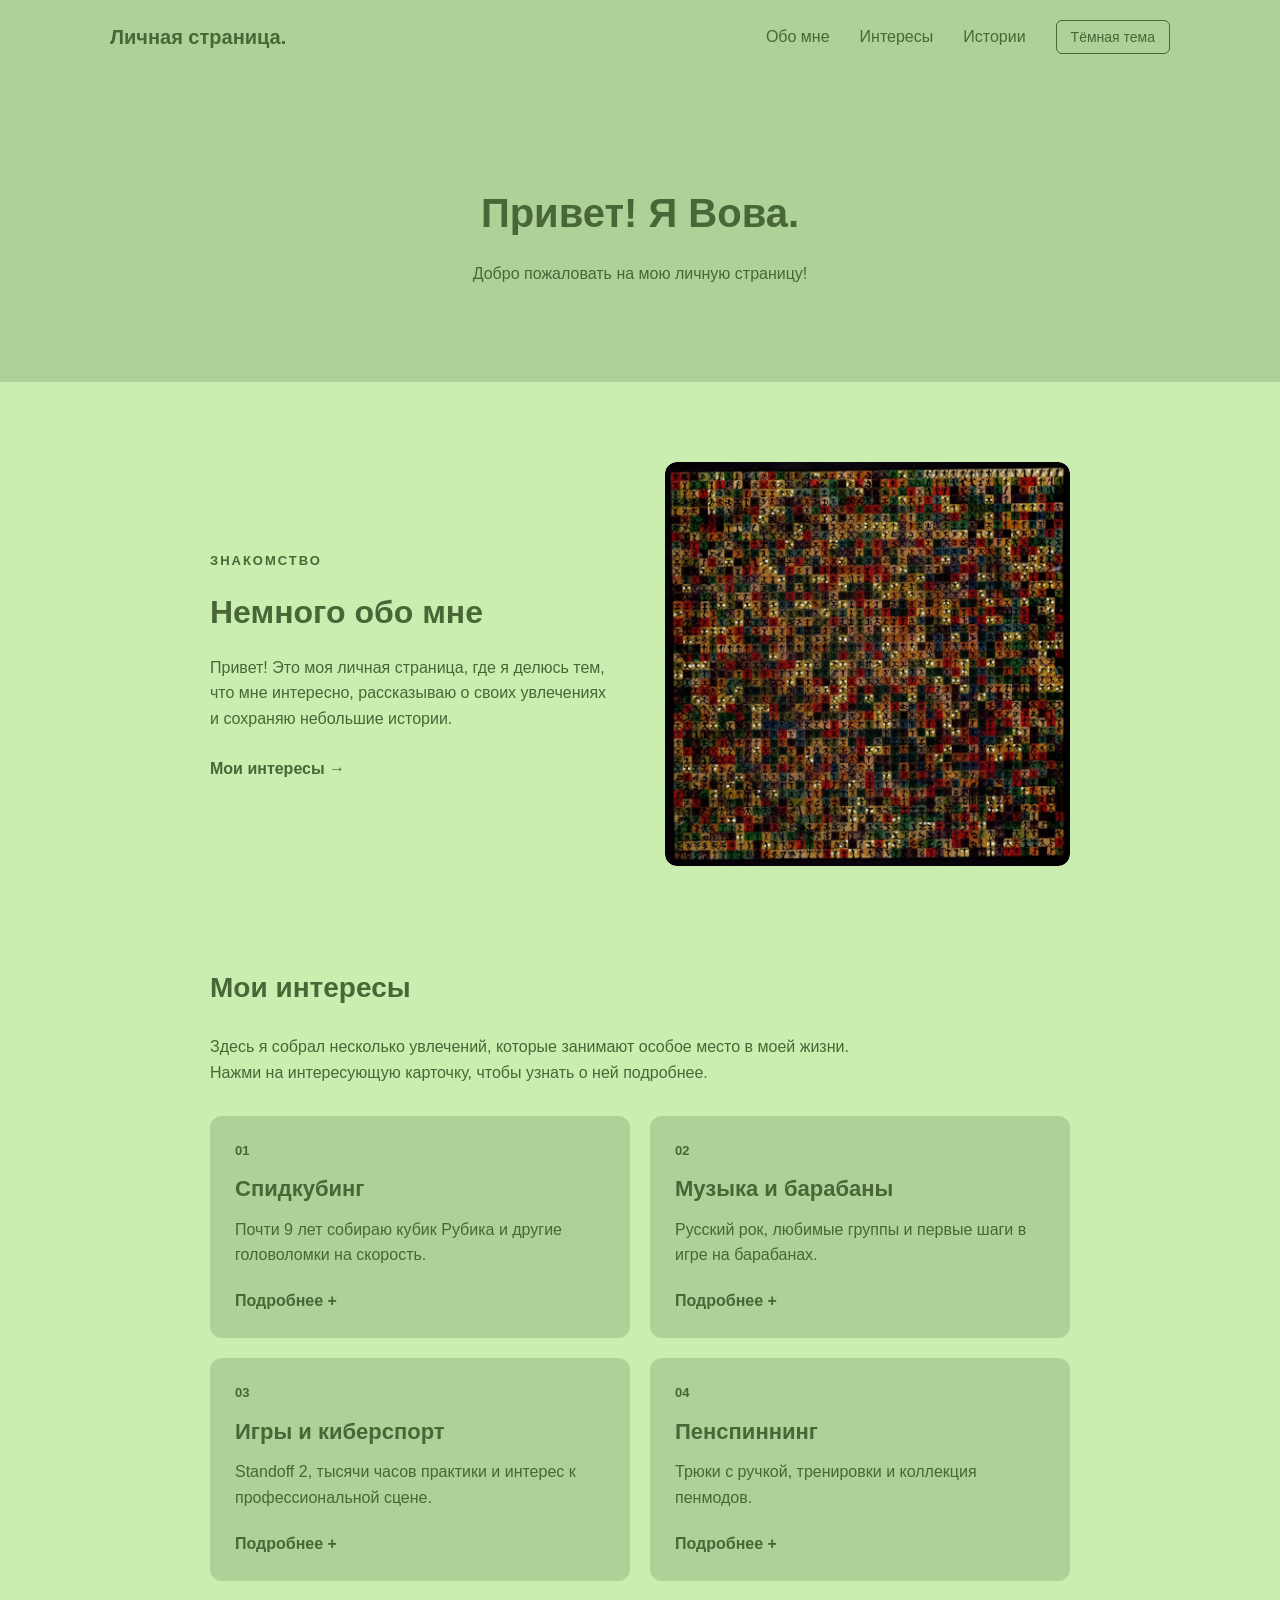
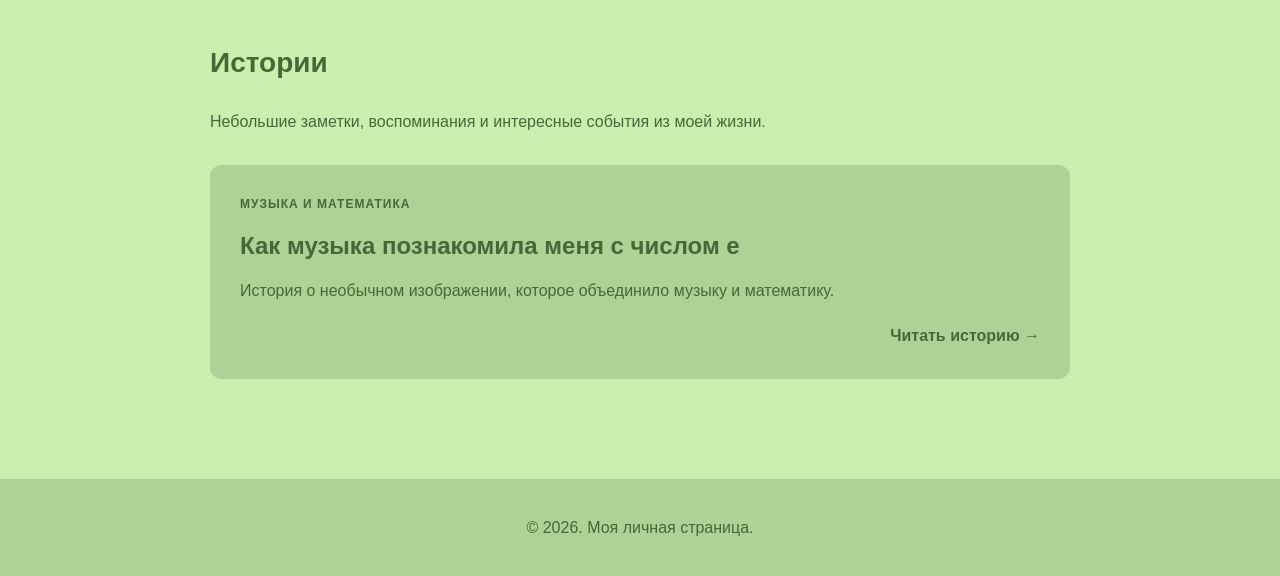
==== index.html @ 08fad426 "Первая версия проекта" ====
<!DOCTYPE html>
<html lang="ru">
<head>
    <meta charset="UTF-8">
    <meta name="viewport" content="width=device-width, initial-scale=1.0">
    <title>Моя личная страница</title>

    <link rel="stylesheet" href="style.css">
    <script src="script.js" defer></script>
</head>
<body>

    <header class="site-header">
        <nav class="navbar">
            <a href="#" class="logo">Личная страница.</a>

            <div class="nav-links">
                <a href="#about">Обо мне</a>
                <a href="#interests">Интересы</a>
                <a href="#stories">Истории</a>

                <button id="theme-toggle" type="button">
                    Тёмная тема
                </button>
            </div>
        </nav>

        <div class="hero">
            <h1>Привет! Я Вова.</h1>
            <p>Добро пожаловать на мою личную страницу!</p>
        </div>
    </header>

    <main>
        <section id="about" class="about-section">
            <div class="about-text">
                <span class="section-label">ЗНАКОМСТВО</span>

                <h2>Немного обо мне</h2>

                <p>
                    Привет! Это моя личная страница,
                    где я делюсь тем, что мне интересно,
                    рассказываю о своих увлечениях
                    и сохраняю небольшие истории.
                </p>

                <a href="#interests" class="about-link">
                    Мои интересы →
                </a>
            </div>

            <div class="about-image">
                <img
                    src="images/avatar-v.jpg"
                    alt="Цветной ковёр числа «е»"
                >
            </div>
        </section>

        <section id="interests">
            <h2>Мои интересы</h2>

            <p class="interests-intro">
                Здесь я собрал несколько увлечений,
                которые занимают особое место в моей жизни.
                Нажми на интересующую карточку,
                чтобы узнать о ней подробнее.
            </p>

            <div class="interests-grid">

                <!-- Спидкубинг -->
                <details class="interest-card">
                    <summary>
                        <span class="interest-number">01</span>
                        <span class="interest-title">
                            Спидкубинг
                        </span>
                        <span class="interest-short">
                            Почти 9 лет собираю кубик Рубика
                            и другие головоломки на скорость.
                        </span>
                        <span class="interest-more">
                            <span class="more-closed">Подробнее +</span>
                            <span class="more-open">Свернуть −</span>
                        </span>
                    </summary>

                    <div class="interest-details">
                        <p>
                           Спидкубинг — одно из моих главных
                           увлечений. Обычный кубик 3×3
                           я собираю в среднем примерно
                           за 15 секунд.
                        </p>

                        <p>
                            Помимо него, по возможности
                            тренирую ещё девять дисциплин.
                            Также участвую в местных
                            соревнованиях и помогаю
                            в их организации в роли
                            скрамблёра.
                        </p>
                    </div>
                </details>

                <!-- Музыка -->
                <details class="interest-card">
                    <summary>
                        <span class="interest-number">02</span>
                        <span class="interest-title">
                            Музыка и барабаны
                        </span>
                        <span class="interest-short">
                            Русский рок, любимые группы
                            и первые шаги в игре на барабанах.
                        </span>
                        <span class="interest-more">
                            <span class="more-closed">Подробнее +</span>
                            <span class="more-open">Свернуть −</span>
                        </span>
                    </summary>

                    <div class="interest-details">
                        <p>
                            Уже около пяти-шести лет
                            я активно увлекаюсь русским роком.
                            Мне интересно не только слушать
                            музыку, но и изучать дискографии,
                            историю групп, альбомов
                            и отдельных песен.
                        </p>

                        <p>
                            Среди любимых исполнителей —
                            Кино, Наутилус Помпилиус,
                            Би-2, Агата Кристи, Земфира,
                            Сплин и другие.
                        </p>

                        <p>
                            Около полугода назад
                            у меня появилась барабанная установка.
                            Теперь я постепенно учусь
                            самостоятельно исполнять
                            любимые композиции.
                        </p>
                    </div>
                </details>

                <!-- Игры -->
                <details class="interest-card">
                    <summary>
                        <span class="interest-number">03</span>
                        <span class="interest-title">
                            Игры и киберспорт
                        </span>
                        <span class="interest-short">
                            Standoff 2, тысячи часов практики
                            и интерес к профессиональной сцене.
                        </span>
                        <span class="interest-more">
                            <span class="more-closed">Подробнее +</span>
                            <span class="more-open">Свернуть −</span>
                        </span>
                    </summary>

                    <div class="interest-details">
                        <p>
                            Когда-то я очень активно играл
                            в Standoff 2 и провёл в игре
                            более 2000 часов.
                        </p>

                        <p>
                            За это время я хорошо познакомился
                            с игрой, её историей
                            и профессиональной сценой.
                            Сейчас играю значительно реже,
                            но продолжаю следить за обновлениями
                            и иногда с удовольствием возвращаюсь.
                        </p>
                    </div>
                </details>

                <!-- Пенспиннинг -->
                <details class="interest-card">
                    <summary>
                        <span class="interest-number">04</span>
                        <span class="interest-title">
                            Пенспиннинг
                        </span>
                        <span class="interest-short">
                            Трюки с ручкой, тренировки
                            и коллекция пенмодов.
                        </span>
                        <span class="interest-more">
                            <span class="more-closed">Подробнее +</span>
                            <span class="more-open">Свернуть −</span>
                        </span>
                    </summary>

                    <div class="interest-details">
                        <p>
                            Пенспиннингом я увлекаюсь
                            около пяти лет.
                            За это время освоил немало
                            базовых трюков и связок.
                        </p>

                        <p>
                            Отдельный интерес для меня
                            представляют пенмоды —
                            специальные ручки для вращения.
                            Сейчас в моей коллекции 11 модов.
                        </p>

                        <p>
                            В последнее время тренируюсь
                            не так часто, но иногда
                            с удовольствием возвращаюсь
                            к этому занятию.
                        </p>
                    </div>
                </details>

            </div>
        </section>

        <section id="stories">
            <h2>Истории</h2>

            <p class="stories-intro">
                Небольшие заметки, воспоминания
                и интересные события из моей жизни.
            </p>

            <div class="stories-grid">
                <article class="story-card">
                    <button class="story-button" type="button">
                        <span class="story-category">
                            МУЗЫКА И МАТЕМАТИКА
                        </span>

                        <span class="story-title">
                            Как музыка познакомила меня с числом e
                        </span>

                        <span class="story-description">
                            История о необычном изображении,
                            которое объединило музыку и математику.
                        </span>

                        <span class="story-read">
                            Читать историю →
                        </span>
                    </button>
                </article>
            </div>
        </section>
    </main>

    <dialog id="story-dialog" class="story-dialog">
        <div class="story-dialog-content">
            <button
                class="story-close"
                type="button"
                aria-label="Закрыть историю"
            >
                ×
            </button>

            <span class="story-category">
                МУЗЫКА И МАТЕМАТИКА
            </span>

            <h2>Как музыка познакомила меня с числом e</h2>

            <p>
                Однажды мне встретилось необычное изображение,
                состоящее из множества разноцветных квадратов.
                Позже я узнал, что это визуализация цифр числа e.
            </p>

            <p>
                Особенно интересно, что впервые я обратил
                на неё внимание благодаря музыке.
            </p>
        </div>
    </dialog>

    <footer>
        <p>© 2026. Моя личная страница.</p>
    </footer>

</body>
</html>
---- style.css ----
/* ===== Цветовые темы ===== */
/* ===== Светлая тема ===== */

:root {
    --bg-color: #C9EEB0;
    --text-color: #486737;
    --secondary-text: #486737;
    --header-color: #ADD197;
    --link-hover: #314E23;

    --accent-color: #486737;
}

/* ===== Тёмная тема ===== */

:root[data-theme="dark"] {
    --bg-color: #314E23;
    --text-color: #C9EEB0;
    --secondary-text: #ADD197;
    --header-color: #3E5D30;
    --link-hover: #FFFFFF;

    --accent-color: #ADD197;
}

* {
    box-sizing: border-box;
}

/* ===== Общие настройки ===== */
html {
    scroll-behavior: smooth;
    interpolate-size: allow-keywords;
}

body {
    margin: 0;
    font-family: Arial, sans-serif;
    background-color: var(--bg-color);
    color: var(--text-color);
    line-height: 1.6;
}

/* ===== Плавное переключение тем ===== */

body,
.site-header,
footer,
#theme-toggle {
    transition:
        background-color 0.3s ease,
        color 0.3s ease,
        border-color 0.3s ease;
}

.logo,
.nav-links a,
.about-text p,
.about-link,
.section-label,
.interests-intro,
.interest-number,
.interest-title,
.interest-short,
.interest-more,
.interest-details {
    transition: color 0.3s ease;
}

/* ===== Шапка и навигация ===== */
.site-header {
    background-color: var(--header-color);
}

.navbar {
    max-width: 1100px;
    margin: 0 auto;
    padding: 20px;

    display: flex;
    justify-content: space-between;
    align-items: center;
    gap: 20px;
}

.logo {
    font-size: 20px;
    font-weight: bold;
    color: var(--text-color);
    text-decoration: none;
}

.nav-links {
    display: flex;
    align-items: center;
    gap: 30px;
}

.nav-links a {
    color: var(--secondary-text);
    text-decoration: none;
}

.nav-links a:hover {
    color: var(--link-hover);
}

#theme-toggle {
    padding: 8px 14px;
    border: 1px solid var(--secondary-text);
    border-radius: 6px;

    background-color: transparent;
    color: var(--text-color);

    font-family: inherit;
    font-size: 14px;
    cursor: pointer;
}

#theme-toggle:hover {
    background-color: var(--bg-color);
}

.hero {
    text-align: center;
    padding: 80px 20px;
}

.hero h1 {
    font-size: 40px;
    margin-bottom: 10px;
}

/* ===== Основное содержимое ===== */
main {
    max-width: 900px;
    margin: 0 auto;
    padding: 40px 20px;
}

section {
    margin-bottom: 60px;
}

h2 {
    font-size: 28px;
}

/* ===== Раздел "Обо мне" ===== */

.about-section {
    display: grid;
    grid-template-columns: 1fr 1fr;
    align-items: center;
    gap: 50px;

    padding: 40px 0;
}

.section-label {
    font-size: 13px;
    font-weight: bold;
    letter-spacing: 2px;
    color: var(--accent-color);
}

.about-text h2 {
    font-size: 32px;
    margin: 15px 0;
}

.about-text p {
    color: var(--secondary-text);
    margin-bottom: 25px;
}

.about-link {
    display: inline-block;
    color: var(--accent-color);
    font-weight: bold;
    text-decoration: none;
}

.about-link:hover {
    text-decoration: underline;
}

.about-image {
    width: 100%;
    border-radius: 12px;
    overflow: hidden;
}

.about-image img {
    display: block;
    width: 100%;
    height: auto;
    border-radius: 12px;
}

/* ===== Раздел "Мои интересы" ===== */

.interests-intro {
    max-width: 650px;
    margin-bottom: 30px;
    color: var(--secondary-text);
}

.interests-grid {
    display: grid;
    grid-template-columns: repeat(2, minmax(0, 1fr));
    gap: 20px;
    align-items: start;
}

.interest-card {
    min-width: 0;
    border-radius: 12px;
    background-color: var(--header-color);
    overflow: hidden;

    transition:
        transform 0.2s ease,
        box-shadow 0.2s ease,
        background-color 0.3s ease,
        color 0.3s ease;
}

.interest-card:hover {
    transform: translateY(-4px);
    box-shadow: 0 6px 18px rgba(0, 0, 0, 0.12);
}

.interest-card summary {
    display: flex;
    flex-direction: column;
    gap: 10px;

    padding: 25px;
    cursor: pointer;

    list-style: none;
}

.interest-card summary::-webkit-details-marker {
    display: none;
}

.interest-number {
    font-size: 13px;
    font-weight: bold;
    color: var(--accent-color);
}

.interest-title {
    font-size: 22px;
    font-weight: bold;
    color: var(--text-color);
}

.interest-short {
    color: var(--secondary-text);
}

.interest-more {
    margin-top: 10px;
    font-weight: bold;
    color: var(--accent-color);
}

.more-open {
    display: none;
}

.interest-card[open] .more-closed {
    display: none;
}

.interest-card[open] .more-open {
    display: inline;
}

.interest-details {
    padding: 0 25px 25px;
    color: var(--secondary-text);
}

.interest-details p {
    margin-top: 0;
}

.interest-details p:last-child {
    margin-bottom: 0;
}

.interest-card summary:focus-visible {
    outline: 3px solid var(--accent-color);
    outline-offset: -3px;
}

.interest-card:hover .interest-more {
    text-decoration: underline;
}

.interest-card[open] {
    outline: 2px solid var(--accent-color);
    outline-offset: -2px;
}

.interest-card::details-content {
    height: 0;
    overflow: hidden;
    transition:
        height 0.35s ease,
        content-visibility 0.35s allow-discrete;
}

.interest-card[open]::details-content {
    height: auto;
}

.interest-card[open] .interest-details {
    cursor: pointer;
}

/* ===== Раздел "Истории" ===== */

.stories-intro {
    max-width: 650px;
    margin-bottom: 30px;
    color: var(--secondary-text);
}

.stories-grid {
    display: grid;
    grid-template-columns: 1fr;
    gap: 20px;
}

.story-card {
    border-radius: 12px;
    background-color: var(--header-color);
    overflow: hidden;

    transition:
        transform 0.2s ease,
        box-shadow 0.2s ease,
        background-color 0.3s ease;
}

.story-card:hover {
    transform: translateY(-4px);
    box-shadow: 0 6px 18px rgba(0, 0, 0, 0.12);
}

.story-button {
    display: flex;
    flex-direction: column;
    align-items: flex-start;
    gap: 15px;

    width: 100%;
    padding: 30px;
    border: none;
    background: none;
    color: var(--text-color);

    font: inherit;
    text-align: left;
    cursor: pointer;
}

.story-title {
    display: block;
    font-size: 24px;
    font-weight: bold;
    line-height: 1.4;
}

.story-description {
    display: block;
    color: var(--secondary-text);
}

.story-read {
    display: block;
    align-self: flex-end;
    margin-top: 5px;
    color: var(--accent-color);
    font-weight: bold;
}

.story-card:hover .story-read {
    text-decoration: underline;
}

.story-category {
    font-size: 12px;
    font-weight: bold;
    letter-spacing: 1px;
    color: var(--accent-color);
}

.story-button,
.story-category,
.story-description,
.story-read {
    transition: color 0.3s ease;
}

/* ===== Всплывающее окно ===== */

.story-dialog {
    width: min(600px, calc(100% - 40px));
    max-height: 85vh;
    padding: 0;
    border: none;
    border-radius: 12px;

    background-color: var(--bg-color);
    color: var(--text-color);

    box-shadow: 0 15px 50px rgba(0, 0, 0, 0.25);
}

.story-dialog::backdrop {
    background-color: rgba(0, 0, 0, 0.6);
}

.story-dialog-content {
    position: relative;
    padding: 35px;
}

.story-dialog h2 {
    margin: 15px 0 20px;
    font-size: 28px;
}

.story-dialog p {
    color: var(--secondary-text);
}

.story-dialog[open] {
    animation: dialog-appear 0.3s ease-out;
}

@keyframes dialog-appear {
    from {
        opacity: 0;
        transform: translateY(15px) scale(0.98);
    }

    to {
        opacity: 1;
        transform: translateY(0) scale(1);
    }
}

.story-dialog[open]::backdrop {
    animation: backdrop-appear 0.3s ease-out;
}

@keyframes backdrop-appear {
    from {
        background-color: rgba(0, 0, 0, 0);
    }

    to {
        background-color: rgba(0, 0, 0, 0.6);
    }
}

.story-close {
    position: absolute;
    top: 15px;
    right: 20px;

    border: none;
    background: none;
    color: var(--text-color);

    font-size: 30px;
    line-height: 1;
    cursor: pointer;
}

.story-close:hover {
    color: var(--link-hover);
}

.story-close:focus-visible {
    outline: 3px solid var(--accent-color);
    outline-offset: 4px;
}

.story-button:focus-visible {
    outline: 3px solid var(--accent-color);
    outline-offset: -3px;
}

/* ===== Плавное закрытие истории ===== */

.story-dialog[open].closing {
    animation: dialog-disappear 0.3s ease-in forwards;
}

.story-dialog[open].closing::backdrop {
    animation: backdrop-disappear 0.3s ease-in forwards;
}

@keyframes dialog-disappear {
    from {
        opacity: 1;
        transform: translateY(0) scale(1);
    }

    to {
        opacity: 0;
        transform: translateY(15px) scale(0.98);
    }
}

@keyframes backdrop-disappear {
    from {
        background-color: rgba(0, 0, 0, 0.6);
    }

    to {
        background-color: rgba(0, 0, 0, 0);
    }
}

footer {
    text-align: center;
    padding: 20px;
    background-color: var(--header-color);
}

/* ===== Адаптивность ===== */
@media (max-width: 600px) {
    .navbar {
        flex-direction: column;
    }

    .nav-links {
        gap: 15px;
        flex-wrap: wrap;
        justify-content: center;
    }

    .hero {
        padding: 50px 20px;
    }

    .hero h1 {
        font-size: 30px;
    }

    .about-section {
        grid-template-columns: 1fr;
        gap: 25px;
        padding: 20px 0;
    }

    .about-text h2 {
        font-size: 26px;
    }

    .interests-grid {
        grid-template-columns: 1fr;
    }

    .interest-card summary {
        padding: 20px;
    }

    .interest-details {
        padding: 0 20px 20px;
    }

    .interest-title {
        font-size: 20px;
    }

    .story-button {
        padding: 22px;
    }

    .story-title {
        font-size: 21px;
    }

    .story-dialog-content {
        padding: 25px;
    }

    .story-dialog h2 {
        font-size: 24px;
    }
}

@media (prefers-reduced-motion: reduce) {
    html {
        scroll-behavior: auto;
    }

    .interest-card,
    .interest-card::details-content,
    body,
    .site-header,
    footer,
    #theme-toggle,
    .logo,
    .nav-links a,
    .about-text p,
    .about-link,
    .section-label,
    .interests-intro,
    .interest-number,
    .interest-title,
    .interest-short,
    .interest-more,
    .interest-details,
    .story-button,
    .story-category,
    .story-description,
    .story-read {
        transition: none;
    }

    .interest-card:hover {
        transform: none;
    }

    .story-card {
        transition: none;
    }

    .story-card:hover {
        transform: none;
    }

    .story-dialog[open],
    .story-dialog[open]::backdrop {
        animation: none;
    }

    .story-dialog[open].closing,
    .story-dialog[open].closing::backdrop {
        animation: none;
    }
}
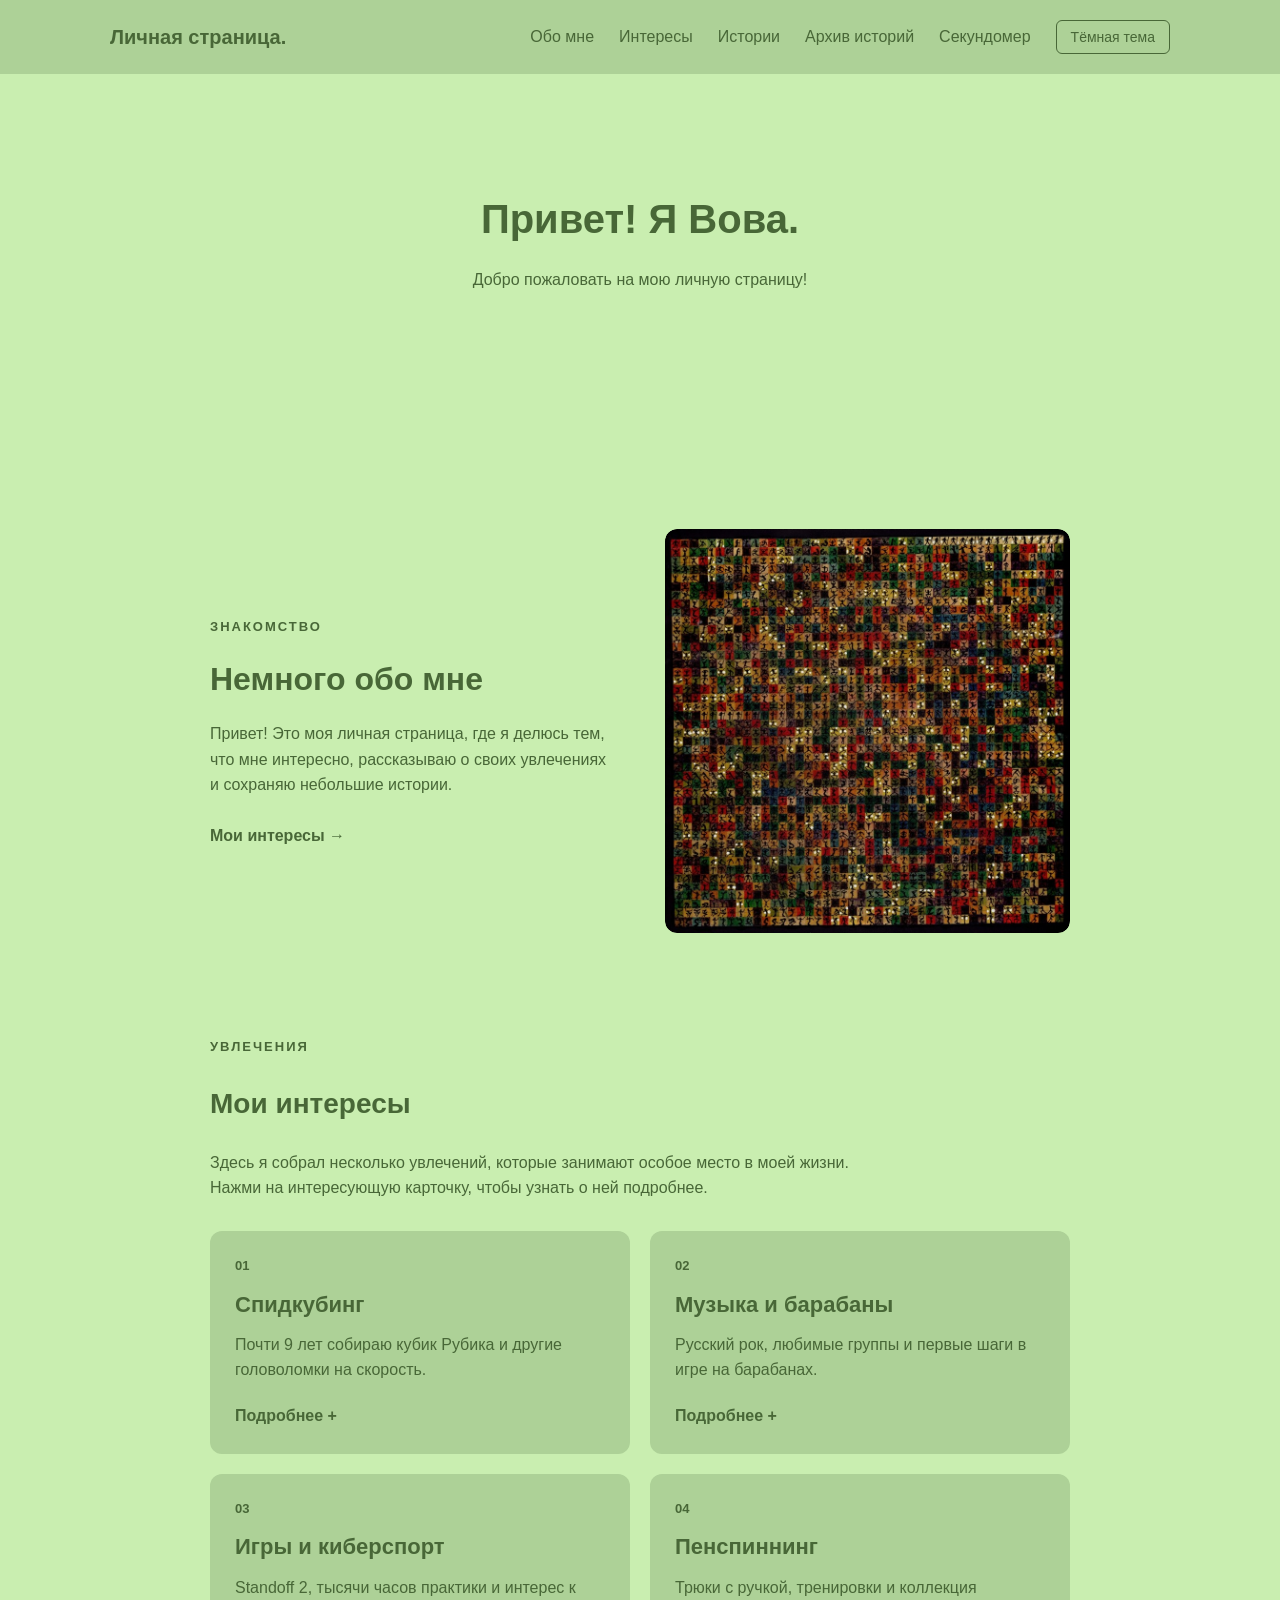
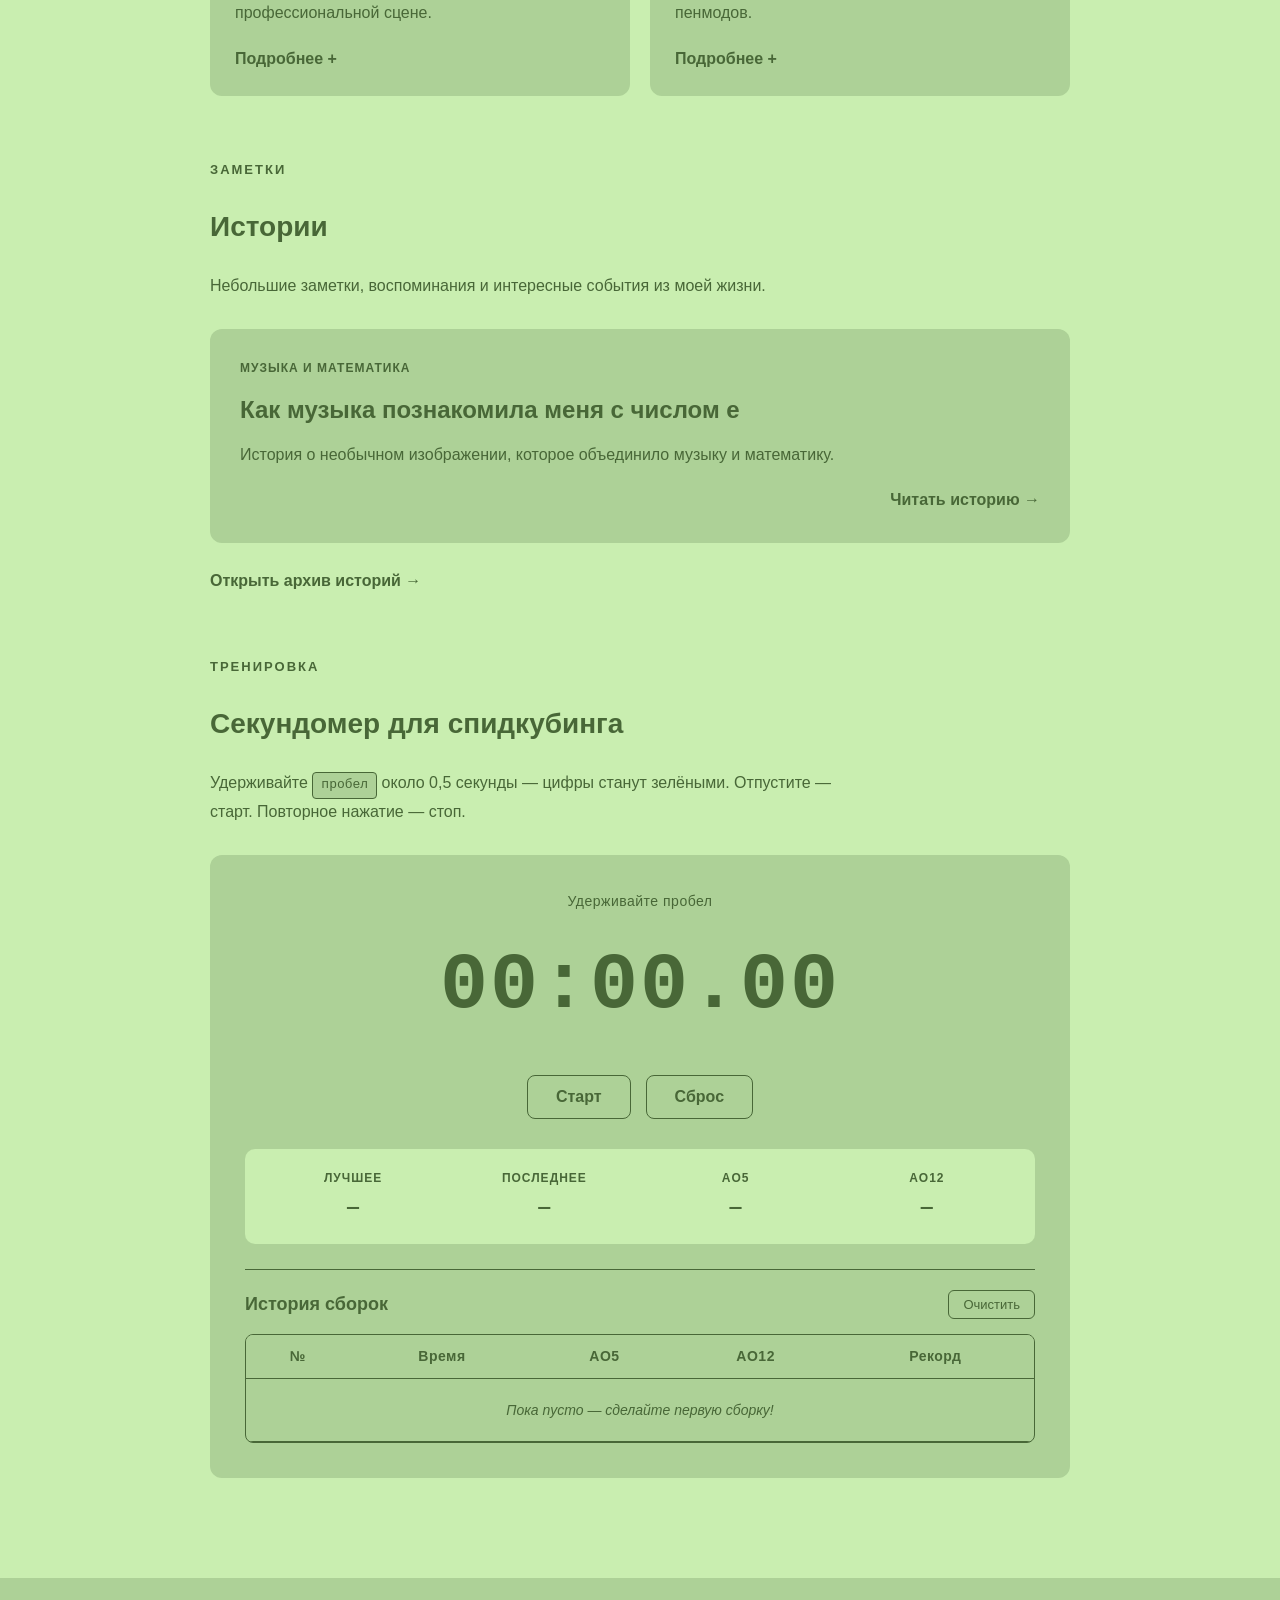
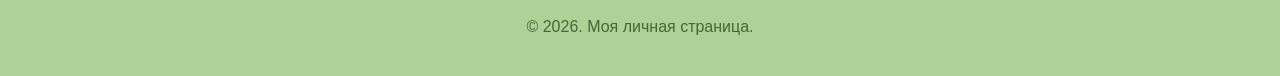
==== commit ef4b0a96: "Вторая версия проекта (с реализованным таймером)" ====
--- a/index.html
+++ b/index.html
@@ -4,79 +4,63 @@
     <meta charset="UTF-8">
     <meta name="viewport" content="width=device-width, initial-scale=1.0">
     <title>Моя личная страница</title>
-
     <link rel="stylesheet" href="style.css">
-    <script src="script.js" defer></script>
 </head>
 <body>
+    <!-- Прогресс-бар скролла -->
+    <div class="scroll-progress" id="scroll-progress"></div>
 
     <header class="site-header">
         <nav class="navbar">
             <a href="#" class="logo">Личная страница.</a>
-
             <div class="nav-links">
                 <a href="#about">Обо мне</a>
                 <a href="#interests">Интересы</a>
                 <a href="#stories">Истории</a>
-
-                <button id="theme-toggle" type="button">
-                    Тёмная тема
-                </button>
+                <a href="stories.html">Архив историй</a>
+                <a href="#timer">Секундомер</a>
+                <button id="theme-toggle">Тёмная тема</button>
             </div>
         </nav>
-
-        <div class="hero">
-            <h1>Привет! Я Вова.</h1>
-            <p>Добро пожаловать на мою личную страницу!</p>
-        </div>
     </header>
 
+    <section class="hero">
+        <h1>Привет! Я Вова.</h1>
+        <p>Добро пожаловать на мою личную страницу!</p>
+    </section>
+
     <main>
-        <section id="about" class="about-section">
+        <section id="about" class="about-section fade-in">
             <div class="about-text">
                 <span class="section-label">ЗНАКОМСТВО</span>
-
                 <h2>Немного обо мне</h2>
-
                 <p>
                     Привет! Это моя личная страница,
                     где я делюсь тем, что мне интересно,
                     рассказываю о своих увлечениях
                     и сохраняю небольшие истории.
                 </p>
-
-                <a href="#interests" class="about-link">
-                    Мои интересы →
-                </a>
-            </div>
-
+                <a href="#interests" class="about-link">Мои интересы →</a>
+            </div>
             <div class="about-image">
-                <img
-                    src="images/avatar-v.jpg"
-                    alt="Цветной ковёр числа «е»"
-                >
+                <img src="images/avatar-v.jpg" alt="Иллюстрация">
             </div>
         </section>
 
-        <section id="interests">
+        <section id="interests" class="fade-in">
+            <span class="section-label">УВЛЕЧЕНИЯ</span>
             <h2>Мои интересы</h2>
-
             <p class="interests-intro">
                 Здесь я собрал несколько увлечений,
                 которые занимают особое место в моей жизни.
                 Нажми на интересующую карточку,
                 чтобы узнать о ней подробнее.
             </p>
-
             <div class="interests-grid">
-
-                <!-- Спидкубинг -->
                 <details class="interest-card">
                     <summary>
                         <span class="interest-number">01</span>
-                        <span class="interest-title">
-                            Спидкубинг
-                        </span>
+                        <span class="interest-title">Спидкубинг</span>
                         <span class="interest-short">
                             Почти 9 лет собираю кубик Рубика
                             и другие головоломки на скорость.
@@ -86,15 +70,13 @@
                             <span class="more-open">Свернуть −</span>
                         </span>
                     </summary>
-
                     <div class="interest-details">
                         <p>
-                           Спидкубинг — одно из моих главных
-                           увлечений. Обычный кубик 3×3
-                           я собираю в среднем примерно
-                           за 15 секунд.
-                        </p>
-
+                            Спидкубинг — одно из моих главных
+                            увлечений. Обычный кубик 3×3
+                            я собираю в среднем примерно
+                            за 15 секунд.
+                        </p>
                         <p>
                             Помимо него, по возможности
                             тренирую ещё девять дисциплин.
@@ -106,13 +88,10 @@
                     </div>
                 </details>
 
-                <!-- Музыка -->
                 <details class="interest-card">
                     <summary>
                         <span class="interest-number">02</span>
-                        <span class="interest-title">
-                            Музыка и барабаны
-                        </span>
+                        <span class="interest-title">Музыка и барабаны</span>
                         <span class="interest-short">
                             Русский рок, любимые группы
                             и первые шаги в игре на барабанах.
@@ -122,7 +101,6 @@
                             <span class="more-open">Свернуть −</span>
                         </span>
                     </summary>
-
                     <div class="interest-details">
                         <p>
                             Уже около пяти-шести лет
@@ -132,17 +110,15 @@
                             историю групп, альбомов
                             и отдельных песен.
                         </p>
-
                         <p>
                             Среди любимых исполнителей —
                             Кино, Наутилус Помпилиус,
                             Би-2, Агата Кристи, Земфира,
                             Сплин и другие.
                         </p>
-
-                        <p>
-                            Около полугода назад
-                            у меня появилась барабанная установка.
+                        <p>
+                            Около полугода назад у меня
+                            появилась барабанная установка.
                             Теперь я постепенно учусь
                             самостоятельно исполнять
                             любимые композиции.
@@ -150,13 +126,10 @@
                     </div>
                 </details>
 
-                <!-- Игры -->
                 <details class="interest-card">
                     <summary>
                         <span class="interest-number">03</span>
-                        <span class="interest-title">
-                            Игры и киберспорт
-                        </span>
+                        <span class="interest-title">Игры и киберспорт</span>
                         <span class="interest-short">
                             Standoff 2, тысячи часов практики
                             и интерес к профессиональной сцене.
@@ -166,14 +139,12 @@
                             <span class="more-open">Свернуть −</span>
                         </span>
                     </summary>
-
                     <div class="interest-details">
                         <p>
                             Когда-то я очень активно играл
                             в Standoff 2 и провёл в игре
                             более 2000 часов.
                         </p>
-
                         <p>
                             За это время я хорошо познакомился
                             с игрой, её историей
@@ -185,13 +156,10 @@
                     </div>
                 </details>
 
-                <!-- Пенспиннинг -->
                 <details class="interest-card">
                     <summary>
                         <span class="interest-number">04</span>
-                        <span class="interest-title">
-                            Пенспиннинг
-                        </span>
+                        <span class="interest-title">Пенспиннинг</span>
                         <span class="interest-short">
                             Трюки с ручкой, тренировки
                             и коллекция пенмодов.
@@ -201,7 +169,6 @@
                             <span class="more-open">Свернуть −</span>
                         </span>
                     </summary>
-
                     <div class="interest-details">
                         <p>
                             Пенспиннингом я увлекаюсь
@@ -209,14 +176,12 @@
                             За это время освоил немало
                             базовых трюков и связок.
                         </p>
-
                         <p>
                             Отдельный интерес для меня
                             представляют пенмоды —
                             специальные ручки для вращения.
                             Сейчас в моей коллекции 11 модов.
                         </p>
-
                         <p>
                             В последнее время тренируюсь
                             не так часто, но иногда
@@ -225,75 +190,125 @@
                         </p>
                     </div>
                 </details>
-
             </div>
         </section>
 
-        <section id="stories">
+        <section id="stories" class="fade-in">
+            <span class="section-label">ЗАМЕТКИ</span>
             <h2>Истории</h2>
-
             <p class="stories-intro">
                 Небольшие заметки, воспоминания
                 и интересные события из моей жизни.
             </p>
-
             <div class="stories-grid">
                 <article class="story-card">
-                    <button class="story-button" type="button">
-                        <span class="story-category">
-                            МУЗЫКА И МАТЕМАТИКА
-                        </span>
-
-                        <span class="story-title">
-                            Как музыка познакомила меня с числом e
-                        </span>
-
+                    <button class="story-button" data-story="music-math">
+                        <span class="story-category">МУЗЫКА И МАТЕМАТИКА</span>
+                        <span class="story-title">Как музыка познакомила меня с числом e</span>
                         <span class="story-description">
                             История о необычном изображении,
                             которое объединило музыку и математику.
                         </span>
-
-                        <span class="story-read">
-                            Читать историю →
-                        </span>
+                        <span class="story-read">Читать историю →</span>
                     </button>
                 </article>
             </div>
+            <p style="margin-top: 25px;">
+                <a href="stories.html" class="about-link">Открыть архив историй →</a>
+            </p>
         </section>
+
+        <!-- Секундомер для спидкубинга -->
+        <section id="timer" class="fade-in">
+            <span class="section-label">ТРЕНИРОВКА</span>
+            <h2>Секундомер для спидкубинга</h2>
+            <p class="stories-intro">
+                Удерживайте <kbd>пробел</kbd> около 0,5 секунды —
+                цифры станут зелёными. Отпустите — старт.
+                Повторное нажатие — стоп.
+            </p>
+            <div class="timer-box">
+                <div class="timer-hint" id="timer-hint">Удерживайте пробел</div>
+                <div class="timer-display" id="timer-display">00:00.00</div>
+                <div class="timer-controls">
+                    <button class="timer-btn" id="timer-start">Старт</button>
+                    <button class="timer-btn" id="timer-reset">Сброс</button>
+            </div>
+
+        <div class="timer-stats">
+            <div class="timer-stat">
+                <span class="timer-stat-label">Лучшее</span>
+                <span class="timer-stat-value" id="stat-best">—</span>
+            </div>
+            <div class="timer-stat">
+                <span class="timer-stat-label">Последнее</span>
+                <span class="timer-stat-value" id="stat-last">—</span>
+            </div>
+            <div class="timer-stat">
+                <span class="timer-stat-label">AO5</span>
+                <span class="timer-stat-value" id="stat-ao5">—</span>
+            </div>
+            <div class="timer-stat">
+                <span class="timer-stat-label">AO12</span>
+                <span class="timer-stat-value" id="stat-ao12">—</span>
+            </div>
+        </div>
+
+        <div class="timer-history">
+            <div class="timer-history-header">
+                <h3>История сборок</h3>
+                <button class="timer-btn-small" id="timer-clear">Очистить</button>
+            </div>
+            <div class="timer-table-wrap">
+                <table class="timer-table">
+                    <thead>
+                        <tr>
+                            <th>№</th>
+                            <th>Время</th>
+                            <th>AO5</th>
+                            <th>AO12</th>
+                            <th>Рекорд</th>
+                        </tr>
+                    </thead>
+                    <tbody id="timer-history-body">
+                        <tr class="timer-empty-row">
+                            <td colspan="5">Пока пусто — сделайте первую сборку!</td>
+                        </tr>
+                    </tbody>
+                </table>
+            </div>
+        </div>
+    </div>
+</section>
     </main>
 
+    <!-- Модальное окно истории -->
     <dialog id="story-dialog" class="story-dialog">
         <div class="story-dialog-content">
-            <button
-                class="story-close"
-                type="button"
-                aria-label="Закрыть историю"
-            >
-                ×
-            </button>
-
-            <span class="story-category">
-                МУЗЫКА И МАТЕМАТИКА
-            </span>
-
-            <h2>Как музыка познакомила меня с числом e</h2>
-
-            <p>
-                Однажды мне встретилось необычное изображение,
-                состоящее из множества разноцветных квадратов.
-                Позже я узнал, что это визуализация цифр числа e.
-            </p>
-
-            <p>
-                Особенно интересно, что впервые я обратил
-                на неё внимание благодаря музыке.
-            </p>
+            <button class="story-close" aria-label="Закрыть">×</button>
+            <span class="story-category" id="dialog-category">МУЗЫКА И МАТЕМАТИКА</span>
+            <h2 id="dialog-title">Как музыка познакомила меня с числом e</h2>
+            <div id="dialog-body">
+                <p>
+                    Однажды мне встретилось необычное изображение,
+                    состоящее из множества разноцветных квадратов.
+                    Позже я узнал, что это визуализация цифр числа e.
+                </p>
+                <p>
+                    Особенно интересно, что впервые я обратил
+                    на неё внимание благодаря музыке.
+                </p>
+            </div>
         </div>
     </dialog>
+
+    <!-- Кнопка "Наверх" -->
+    <button class="scroll-top" id="scroll-top" aria-label="Наверх">↑</button>
 
     <footer>
         <p>© 2026. Моя личная страница.</p>
     </footer>
 
+    <script src="script.js"></script>
 </body>
 </html>
--- a/style.css
+++ b/style.css
@@ -1,17 +1,12 @@
 /* ===== Цветовые темы ===== */
-/* ===== Светлая тема ===== */
-
 :root {
     --bg-color: #C9EEB0;
     --text-color: #486737;
     --secondary-text: #486737;
     --header-color: #ADD197;
     --link-hover: #314E23;
-
     --accent-color: #486737;
 }
-
-/* ===== Тёмная тема ===== */
 
 :root[data-theme="dark"] {
     --bg-color: #314E23;
@@ -19,7 +14,6 @@
     --secondary-text: #ADD197;
     --header-color: #3E5D30;
     --link-hover: #FFFFFF;
-
     --accent-color: #ADD197;
 }
 
@@ -27,7 +21,6 @@
     box-sizing: border-box;
 }
 
-/* ===== Общие настройки ===== */
 html {
     scroll-behavior: smooth;
     interpolate-size: allow-keywords;
@@ -40,8 +33,6 @@
     color: var(--text-color);
     line-height: 1.6;
 }
-
-/* ===== Плавное переключение тем ===== */
 
 body,
 .site-header,
@@ -67,57 +58,100 @@
     transition: color 0.3s ease;
 }
 
+/* ===== Прогресс-бар скролла ===== */
+.scroll-progress {
+    position: fixed;
+    top: 0;
+    left: 0;
+    height: 3px;
+    width: 0%;
+    background: linear-gradient(90deg, var(--accent-color), var(--link-hover));
+    z-index: 1000;
+    transition: width 0.1s ease-out;
+}
+
+/* ===== Кнопка "Наверх" ===== */
+.scroll-top {
+    position: fixed;
+    bottom: 30px;
+    right: 30px;
+    width: 48px;
+    height: 48px;
+    border: 1px solid var(--accent-color);
+    border-radius: 50%;
+    background-color: var(--header-color);
+    color: var(--text-color);
+    font-size: 22px;
+    cursor: pointer;
+    opacity: 0;
+    pointer-events: none;
+    transform: translateY(10px);
+    transition: opacity 0.3s ease, transform 0.3s ease, background-color 0.3s ease;
+    z-index: 999;
+}
+.scroll-top.visible {
+    opacity: 1;
+    pointer-events: auto;
+    transform: translateY(0);
+}
+.scroll-top:hover {
+    background-color: var(--accent-color);
+    color: var(--bg-color);
+}
+
+/* ===== Плавное появление секций ===== */
+.fade-in {
+    opacity: 0;
+    transform: translateY(30px);
+    transition: opacity 0.7s ease-out, transform 0.7s ease-out;
+}
+.fade-in.visible {
+    opacity: 1;
+    transform: translateY(0);
+}
+
 /* ===== Шапка и навигация ===== */
 .site-header {
     background-color: var(--header-color);
 }
-
 .navbar {
     max-width: 1100px;
     margin: 0 auto;
     padding: 20px;
-
     display: flex;
     justify-content: space-between;
     align-items: center;
     gap: 20px;
 }
-
 .logo {
     font-size: 20px;
     font-weight: bold;
     color: var(--text-color);
     text-decoration: none;
 }
-
 .nav-links {
     display: flex;
     align-items: center;
-    gap: 30px;
-}
-
+    gap: 25px;
+    flex-wrap: wrap;
+}
 .nav-links a {
     color: var(--secondary-text);
     text-decoration: none;
 }
-
 .nav-links a:hover {
     color: var(--link-hover);
 }
-
 #theme-toggle {
     padding: 8px 14px;
     border: 1px solid var(--secondary-text);
     border-radius: 6px;
-
     background-color: transparent;
     color: var(--text-color);
-
     font-family: inherit;
     font-size: 14px;
     cursor: pointer;
 }
-
 #theme-toggle:hover {
     background-color: var(--bg-color);
 }
@@ -126,72 +160,59 @@
     text-align: center;
     padding: 80px 20px;
 }
-
 .hero h1 {
     font-size: 40px;
     margin-bottom: 10px;
 }
 
-/* ===== Основное содержимое ===== */
 main {
     max-width: 900px;
     margin: 0 auto;
     padding: 40px 20px;
 }
-
 section {
     margin-bottom: 60px;
 }
-
 h2 {
     font-size: 28px;
 }
 
-/* ===== Раздел "Обо мне" ===== */
-
+/* ===== Обо мне ===== */
 .about-section {
     display: grid;
     grid-template-columns: 1fr 1fr;
     align-items: center;
     gap: 50px;
-
     padding: 40px 0;
 }
-
 .section-label {
     font-size: 13px;
     font-weight: bold;
     letter-spacing: 2px;
     color: var(--accent-color);
 }
-
 .about-text h2 {
     font-size: 32px;
     margin: 15px 0;
 }
-
 .about-text p {
     color: var(--secondary-text);
     margin-bottom: 25px;
 }
-
 .about-link {
     display: inline-block;
     color: var(--accent-color);
     font-weight: bold;
     text-decoration: none;
 }
-
 .about-link:hover {
     text-decoration: underline;
 }
-
 .about-image {
     width: 100%;
     border-radius: 12px;
     overflow: hidden;
 }
-
 .about-image img {
     display: block;
     width: 100%;
@@ -199,115 +220,92 @@
     border-radius: 12px;
 }
 
-/* ===== Раздел "Мои интересы" ===== */
-
+/* ===== Интересы ===== */
 .interests-intro {
     max-width: 650px;
     margin-bottom: 30px;
     color: var(--secondary-text);
 }
-
 .interests-grid {
     display: grid;
     grid-template-columns: repeat(2, minmax(0, 1fr));
     gap: 20px;
     align-items: start;
 }
-
 .interest-card {
     min-width: 0;
     border-radius: 12px;
     background-color: var(--header-color);
     overflow: hidden;
-
     transition:
         transform 0.2s ease,
         box-shadow 0.2s ease,
         background-color 0.3s ease,
         color 0.3s ease;
 }
-
 .interest-card:hover {
     transform: translateY(-4px);
     box-shadow: 0 6px 18px rgba(0, 0, 0, 0.12);
 }
-
 .interest-card summary {
     display: flex;
     flex-direction: column;
     gap: 10px;
-
     padding: 25px;
     cursor: pointer;
-
     list-style: none;
 }
-
 .interest-card summary::-webkit-details-marker {
     display: none;
 }
-
 .interest-number {
     font-size: 13px;
     font-weight: bold;
     color: var(--accent-color);
 }
-
 .interest-title {
     font-size: 22px;
     font-weight: bold;
     color: var(--text-color);
 }
-
 .interest-short {
     color: var(--secondary-text);
 }
-
 .interest-more {
     margin-top: 10px;
     font-weight: bold;
     color: var(--accent-color);
 }
-
 .more-open {
     display: none;
 }
-
 .interest-card[open] .more-closed {
     display: none;
 }
-
 .interest-card[open] .more-open {
     display: inline;
 }
-
 .interest-details {
     padding: 0 25px 25px;
     color: var(--secondary-text);
 }
-
 .interest-details p {
     margin-top: 0;
 }
-
 .interest-details p:last-child {
     margin-bottom: 0;
 }
-
 .interest-card summary:focus-visible {
     outline: 3px solid var(--accent-color);
     outline-offset: -3px;
 }
-
 .interest-card:hover .interest-more {
     text-decoration: underline;
 }
-
 .interest-card[open] {
     outline: 2px solid var(--accent-color);
     outline-offset: -2px;
 }
-
 .interest-card::details-content {
     height: 0;
     overflow: hidden;
@@ -315,74 +313,61 @@
         height 0.35s ease,
         content-visibility 0.35s allow-discrete;
 }
-
 .interest-card[open]::details-content {
     height: auto;
 }
-
 .interest-card[open] .interest-details {
     cursor: pointer;
 }
 
-/* ===== Раздел "Истории" ===== */
-
+/* ===== Истории ===== */
 .stories-intro {
     max-width: 650px;
     margin-bottom: 30px;
     color: var(--secondary-text);
 }
-
 .stories-grid {
     display: grid;
     grid-template-columns: 1fr;
     gap: 20px;
 }
-
 .story-card {
     border-radius: 12px;
     background-color: var(--header-color);
     overflow: hidden;
-
     transition:
         transform 0.2s ease,
         box-shadow 0.2s ease,
         background-color 0.3s ease;
 }
-
 .story-card:hover {
     transform: translateY(-4px);
     box-shadow: 0 6px 18px rgba(0, 0, 0, 0.12);
 }
-
 .story-button {
     display: flex;
     flex-direction: column;
     align-items: flex-start;
     gap: 15px;
-
     width: 100%;
     padding: 30px;
     border: none;
     background: none;
     color: var(--text-color);
-
     font: inherit;
     text-align: left;
     cursor: pointer;
 }
-
 .story-title {
     display: block;
     font-size: 24px;
     font-weight: bold;
     line-height: 1.4;
 }
-
 .story-description {
     display: block;
     color: var(--secondary-text);
 }
-
 .story-read {
     display: block;
     align-self: flex-end;
@@ -390,11 +375,9 @@
     color: var(--accent-color);
     font-weight: bold;
 }
-
 .story-card:hover .story-read {
     text-decoration: underline;
 }
-
 .story-category {
     font-size: 12px;
     font-weight: bold;
@@ -402,134 +385,276 @@
     color: var(--accent-color);
 }
 
-.story-button,
-.story-category,
-.story-description,
-.story-read {
-    transition: color 0.3s ease;
-}
-
-/* ===== Всплывающее окно ===== */
-
+/* ===== Модальное окно ===== */
 .story-dialog {
     width: min(600px, calc(100% - 40px));
     max-height: 85vh;
     padding: 0;
     border: none;
     border-radius: 12px;
-
     background-color: var(--bg-color);
     color: var(--text-color);
-
     box-shadow: 0 15px 50px rgba(0, 0, 0, 0.25);
 }
-
 .story-dialog::backdrop {
     background-color: rgba(0, 0, 0, 0.6);
 }
-
 .story-dialog-content {
     position: relative;
     padding: 35px;
 }
-
 .story-dialog h2 {
     margin: 15px 0 20px;
     font-size: 28px;
 }
-
 .story-dialog p {
     color: var(--secondary-text);
 }
-
 .story-dialog[open] {
     animation: dialog-appear 0.3s ease-out;
 }
-
 @keyframes dialog-appear {
-    from {
-        opacity: 0;
-        transform: translateY(15px) scale(0.98);
-    }
-
-    to {
-        opacity: 1;
-        transform: translateY(0) scale(1);
-    }
-}
-
+    from { opacity: 0; transform: translateY(15px) scale(0.98); }
+    to { opacity: 1; transform: translateY(0) scale(1); }
+}
 .story-dialog[open]::backdrop {
     animation: backdrop-appear 0.3s ease-out;
 }
-
 @keyframes backdrop-appear {
-    from {
-        background-color: rgba(0, 0, 0, 0);
-    }
-
-    to {
-        background-color: rgba(0, 0, 0, 0.6);
-    }
-}
-
+    from { background-color: rgba(0, 0, 0, 0); }
+    to { background-color: rgba(0, 0, 0, 0.6); }
+}
 .story-close {
     position: absolute;
     top: 15px;
     right: 20px;
-
     border: none;
     background: none;
     color: var(--text-color);
-
     font-size: 30px;
     line-height: 1;
     cursor: pointer;
 }
-
 .story-close:hover {
     color: var(--link-hover);
 }
-
 .story-close:focus-visible {
     outline: 3px solid var(--accent-color);
     outline-offset: 4px;
 }
-
 .story-button:focus-visible {
     outline: 3px solid var(--accent-color);
     outline-offset: -3px;
 }
-
-/* ===== Плавное закрытие истории ===== */
-
 .story-dialog[open].closing {
     animation: dialog-disappear 0.3s ease-in forwards;
 }
-
 .story-dialog[open].closing::backdrop {
     animation: backdrop-disappear 0.3s ease-in forwards;
 }
-
 @keyframes dialog-disappear {
-    from {
-        opacity: 1;
-        transform: translateY(0) scale(1);
-    }
-
-    to {
-        opacity: 0;
-        transform: translateY(15px) scale(0.98);
-    }
-}
-
+    from { opacity: 1; transform: translateY(0) scale(1); }
+    to { opacity: 0; transform: translateY(15px) scale(0.98); }
+}
 @keyframes backdrop-disappear {
-    from {
-        background-color: rgba(0, 0, 0, 0.6);
-    }
-
-    to {
-        background-color: rgba(0, 0, 0, 0);
-    }
+    from { background-color: rgba(0, 0, 0, 0.6); }
+    to { background-color: rgba(0, 0, 0, 0); }
+}
+
+/* ===== Секундомер ===== */
+.timer-box {
+    background-color: var(--header-color);
+    border-radius: 12px;
+    padding: 35px;
+    text-align: center;
+}
+.timer-hint {
+    font-size: 14px;
+    color: var(--secondary-text);
+    margin-bottom: 10px;
+    min-height: 20px;
+    letter-spacing: 0.5px;
+}
+.timer-display {
+    font-size: 80px;
+    font-weight: bold;
+    font-variant-numeric: tabular-nums;
+    letter-spacing: 2px;
+    color: var(--text-color);
+    margin-bottom: 25px;
+    font-family: 'Courier New', monospace;
+    user-select: none;
+    transition: color 0.15s ease;
+    min-height: 1.2em;
+}
+.timer-display.state-holding {
+    color: var(--secondary-text);
+    opacity: 0.6;
+}
+.timer-display.state-ready {
+    color: #22c55e;
+}
+.timer-display.state-running {
+    color: #ef4444;
+}
+:root[data-theme="dark"] .timer-display.state-ready {
+    color: #4ade80;
+}
+:root[data-theme="dark"] .timer-display.state-running {
+    color: #f87171;
+}
+.timer-controls {
+    display: flex;
+    gap: 15px;
+    justify-content: center;
+    margin-bottom: 30px;
+}
+.timer-btn {
+    padding: 12px 28px;
+    border: 1px solid var(--accent-color);
+    border-radius: 8px;
+    background-color: transparent;
+    color: var(--text-color);
+    font-family: inherit;
+    font-size: 16px;
+    font-weight: bold;
+    cursor: pointer;
+    transition: background-color 0.2s ease, color 0.2s ease;
+}
+.timer-btn:hover {
+    background-color: var(--accent-color);
+    color: var(--bg-color);
+}
+.timer-btn-small {
+    padding: 6px 14px;
+    border: 1px solid var(--accent-color);
+    border-radius: 6px;
+    background-color: transparent;
+    color: var(--text-color);
+    font-family: inherit;
+    font-size: 13px;
+    cursor: pointer;
+    transition: background-color 0.2s ease, color 0.2s ease;
+}
+.timer-btn-small:hover {
+    background-color: var(--accent-color);
+    color: var(--bg-color);
+}
+.timer-stats {
+    display: grid;
+    grid-template-columns: repeat(4, 1fr);
+    gap: 15px;
+    padding: 20px;
+    background-color: var(--bg-color);
+    border-radius: 10px;
+    margin-bottom: 25px;
+}
+.timer-stat {
+    display: flex;
+    flex-direction: column;
+    gap: 4px;
+}
+.timer-stat-label {
+    font-size: 12px;
+    font-weight: bold;
+    letter-spacing: 1px;
+    color: var(--secondary-text);
+    text-transform: uppercase;
+}
+.timer-stat-value {
+    font-size: 20px;
+    font-weight: bold;
+    font-variant-numeric: tabular-nums;
+    font-family: 'Courier New', monospace;
+    color: var(--text-color);
+}
+.timer-history {
+    text-align: left;
+    border-top: 1px solid var(--accent-color);
+    padding-top: 20px;
+}
+.timer-history-header {
+    display: flex;
+    justify-content: space-between;
+    align-items: center;
+    margin-bottom: 15px;
+}
+.timer-history-header h3 {
+    font-size: 18px;
+    margin: 0;
+    color: var(--text-color);
+}
+.timer-table-wrap {
+    max-height: 420px;
+    overflow-y: auto;
+    border-radius: 8px;
+    border: 1px solid var(--accent-color);
+}
+.timer-table {
+    width: 100%;
+    border-collapse: collapse;
+    font-variant-numeric: tabular-nums;
+    font-family: 'Courier New', monospace;
+}
+.timer-table thead {
+    position: sticky;
+    top: 0;
+    background-color: var(--header-color);
+    z-index: 1;
+}
+.timer-table th,
+.timer-table td {
+    padding: 10px 12px;
+    text-align: center;
+    border-bottom: 1px solid var(--accent-color);
+    font-size: 14px;
+}
+.timer-table th {
+    font-family: Arial, sans-serif;
+    font-weight: bold;
+    color: var(--text-color);
+    letter-spacing: 0.5px;
+}
+.timer-table td {
+    color: var(--secondary-text);
+}
+.timer-table tbody tr:hover {
+    background-color: var(--header-color);
+}
+.timer-table .pb-mark {
+    color: #f59e0b;
+    font-weight: bold;
+    font-size: 16px;
+}
+:root[data-theme="dark"] .timer-table .pb-mark {
+    color: #fbbf24;
+}
+.timer-empty-row td {
+    text-align: center;
+    font-style: italic;
+    font-family: Arial, sans-serif;
+    padding: 20px;
+    color: var(--secondary-text);
+}
+.timer-table-wrap::-webkit-scrollbar {
+    width: 8px;
+}
+.timer-table-wrap::-webkit-scrollbar-track {
+    background: var(--bg-color);
+}
+.timer-table-wrap::-webkit-scrollbar-thumb {
+    background: var(--accent-color);
+    border-radius: 4px;
+}
+kbd {
+    display: inline-block;
+    padding: 2px 8px;
+    border: 1px solid var(--accent-color);
+    border-radius: 4px;
+    background-color: var(--header-color);
+    font-family: 'Courier New', monospace;
+    font-size: 13px;
+    color: var(--text-color);
 }
 
 footer {
@@ -543,61 +668,73 @@
     .navbar {
         flex-direction: column;
     }
-
     .nav-links {
         gap: 15px;
         flex-wrap: wrap;
         justify-content: center;
     }
-
     .hero {
         padding: 50px 20px;
     }
-
     .hero h1 {
         font-size: 30px;
     }
-
     .about-section {
         grid-template-columns: 1fr;
         gap: 25px;
         padding: 20px 0;
     }
-
     .about-text h2 {
         font-size: 26px;
     }
-
     .interests-grid {
         grid-template-columns: 1fr;
     }
-
     .interest-card summary {
         padding: 20px;
     }
-
     .interest-details {
         padding: 0 20px 20px;
     }
-
     .interest-title {
         font-size: 20px;
     }
-
     .story-button {
         padding: 22px;
     }
-
     .story-title {
         font-size: 21px;
     }
-
     .story-dialog-content {
         padding: 25px;
     }
-
     .story-dialog h2 {
         font-size: 24px;
+    }
+    .timer-display {
+        font-size: 52px;
+    }
+    .timer-box {
+        padding: 25px;
+    }
+    .timer-stats {
+        grid-template-columns: repeat(2, 1fr);
+        gap: 12px;
+        padding: 15px;
+    }
+    .timer-stat-value {
+        font-size: 17px;
+    }
+    .timer-table th,
+    .timer-table td {
+        padding: 8px 6px;
+        font-size: 12px;
+    }
+    .scroll-top {
+        bottom: 20px;
+        right: 20px;
+        width: 42px;
+        height: 42px;
     }
 }
 
@@ -605,7 +742,17 @@
     html {
         scroll-behavior: auto;
     }
-
+    .fade-in {
+        opacity: 1;
+        transform: none;
+        transition: none;
+    }
+    .scroll-progress {
+        transition: none;
+    }
+    .scroll-top {
+        transition: none;
+    }
     .interest-card,
     .interest-card::details-content,
     body,
@@ -629,24 +776,19 @@
     .story-read {
         transition: none;
     }
-
     .interest-card:hover {
         transform: none;
     }
-
     .story-card {
         transition: none;
     }
-
     .story-card:hover {
         transform: none;
     }
-
     .story-dialog[open],
     .story-dialog[open]::backdrop {
         animation: none;
     }
-
     .story-dialog[open].closing,
     .story-dialog[open].closing::backdrop {
         animation: none;
